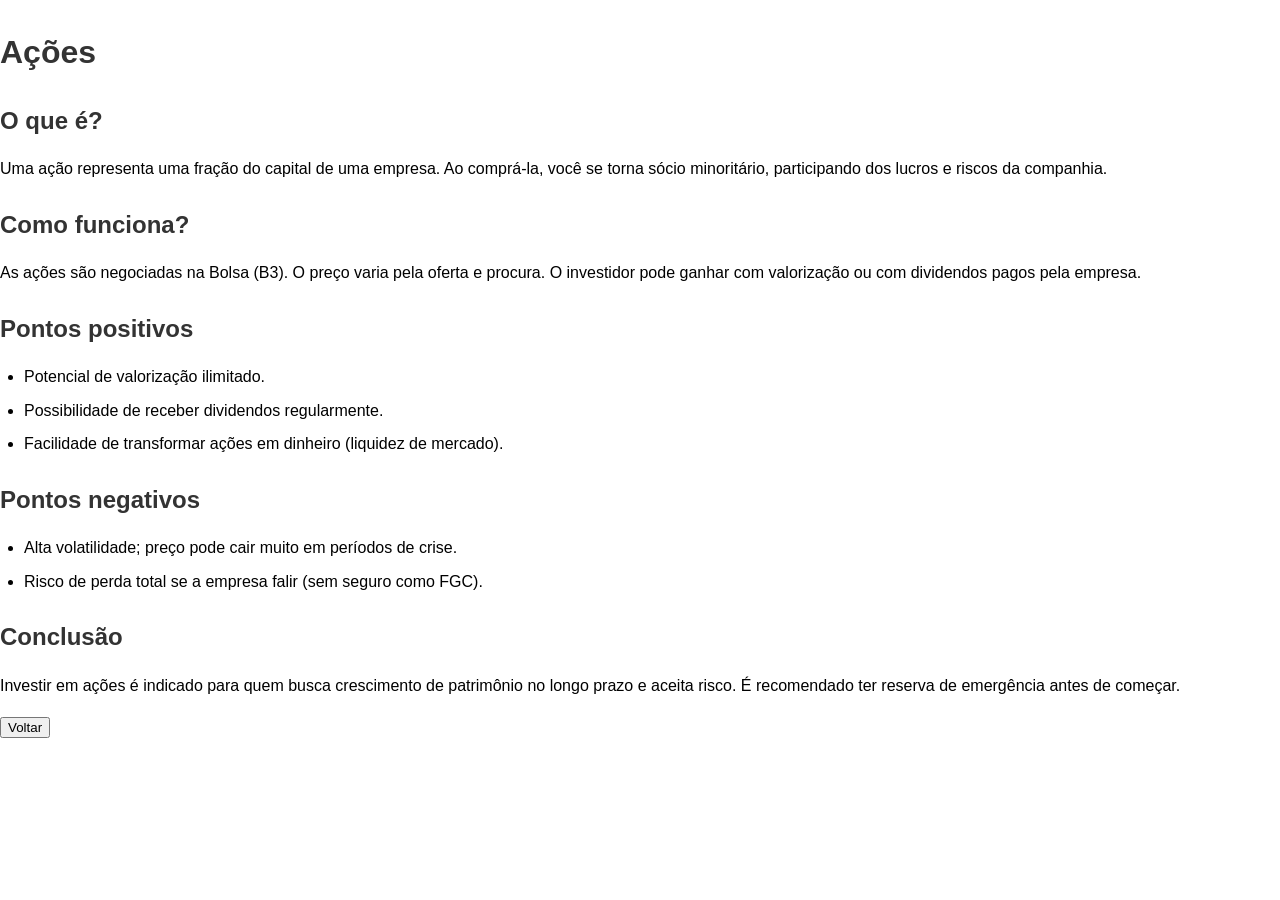
==== acoes.html @ fca435aa "arquivos base" ====
<!DOCTYPE html>
<html lang="pt-br">

<head>
    <meta charset="UTF-8">
    <meta name="viewport" content="width=device-width, initial-scale=1.0">
    <title>Ações</title>
    <link rel="stylesheet" href="style.css">
</head>

<body>
    <h2>Ações</h2>
    <h3>O que é?</h3>
    <p>Uma ação representa uma fração do capital de uma empresa. Ao comprá-la, você se torna sócio minoritário,
        participando dos lucros e riscos da companhia.</p>

    <h3>Como funciona?</h3>
    <p>As ações são negociadas na Bolsa (B3). O preço varia pela oferta e procura. O investidor pode ganhar com
        valorização ou com dividendos pagos pela empresa.</p>

    <h3>Pontos positivos</h3>
    <ul>
        <li>Potencial de valorização ilimitado.</li>
        <li>Possibilidade de receber dividendos regularmente.</li>
        <li>Facilidade de transformar ações em dinheiro (liquidez de mercado).</li>
    </ul>

    <h3>Pontos negativos</h3>
    <ul>
        <li>Alta volatilidade; preço pode cair muito em períodos de crise.</li>
        <li>Risco de perda total se a empresa falir (sem seguro como FGC).</li>
    </ul>

    <h3>Conclusão</h3>
    <p>Investir em ações é indicado para quem busca crescimento de patrimônio no longo prazo e aceita risco. É
        recomendado ter reserva de emergência antes de começar.</p>
    <button id="btnVoltar" onclick="window.location.href='index.html'">Voltar</button>
    <script src="script.js"></script>
</body>

</html>
---- style.css ----
body {
    font-family: Arial, sans-serif;
    line-height: 1.6;
    margin: 0;
    padding: 0;
}

h1, h2, h3, h4, h5, h6 {
    color: #333;
}

h1 {
    font-size: 2.5em;
    margin-bottom: 0.5em;
}

h2 {
    font-size: 2em;
    margin-bottom: 0.5em;
}

h3 {
    font-size: 1.5em;
    margin-bottom: 0.5em;
}

h4 {
    font-size: 1.25em;
    margin-bottom: 0.5em;
}

h5 {
    font-size: 1.1em;
    margin-bottom: 0.5em;
}

h6 {
    font-size: 1em;
    margin-bottom: 0.5em;
}

p {
    margin-bottom: 1em;
}

ul {
    margin-bottom: 1em;
    padding-left: 1.5em;
}

li {
    margin-bottom: 0.5em;
}
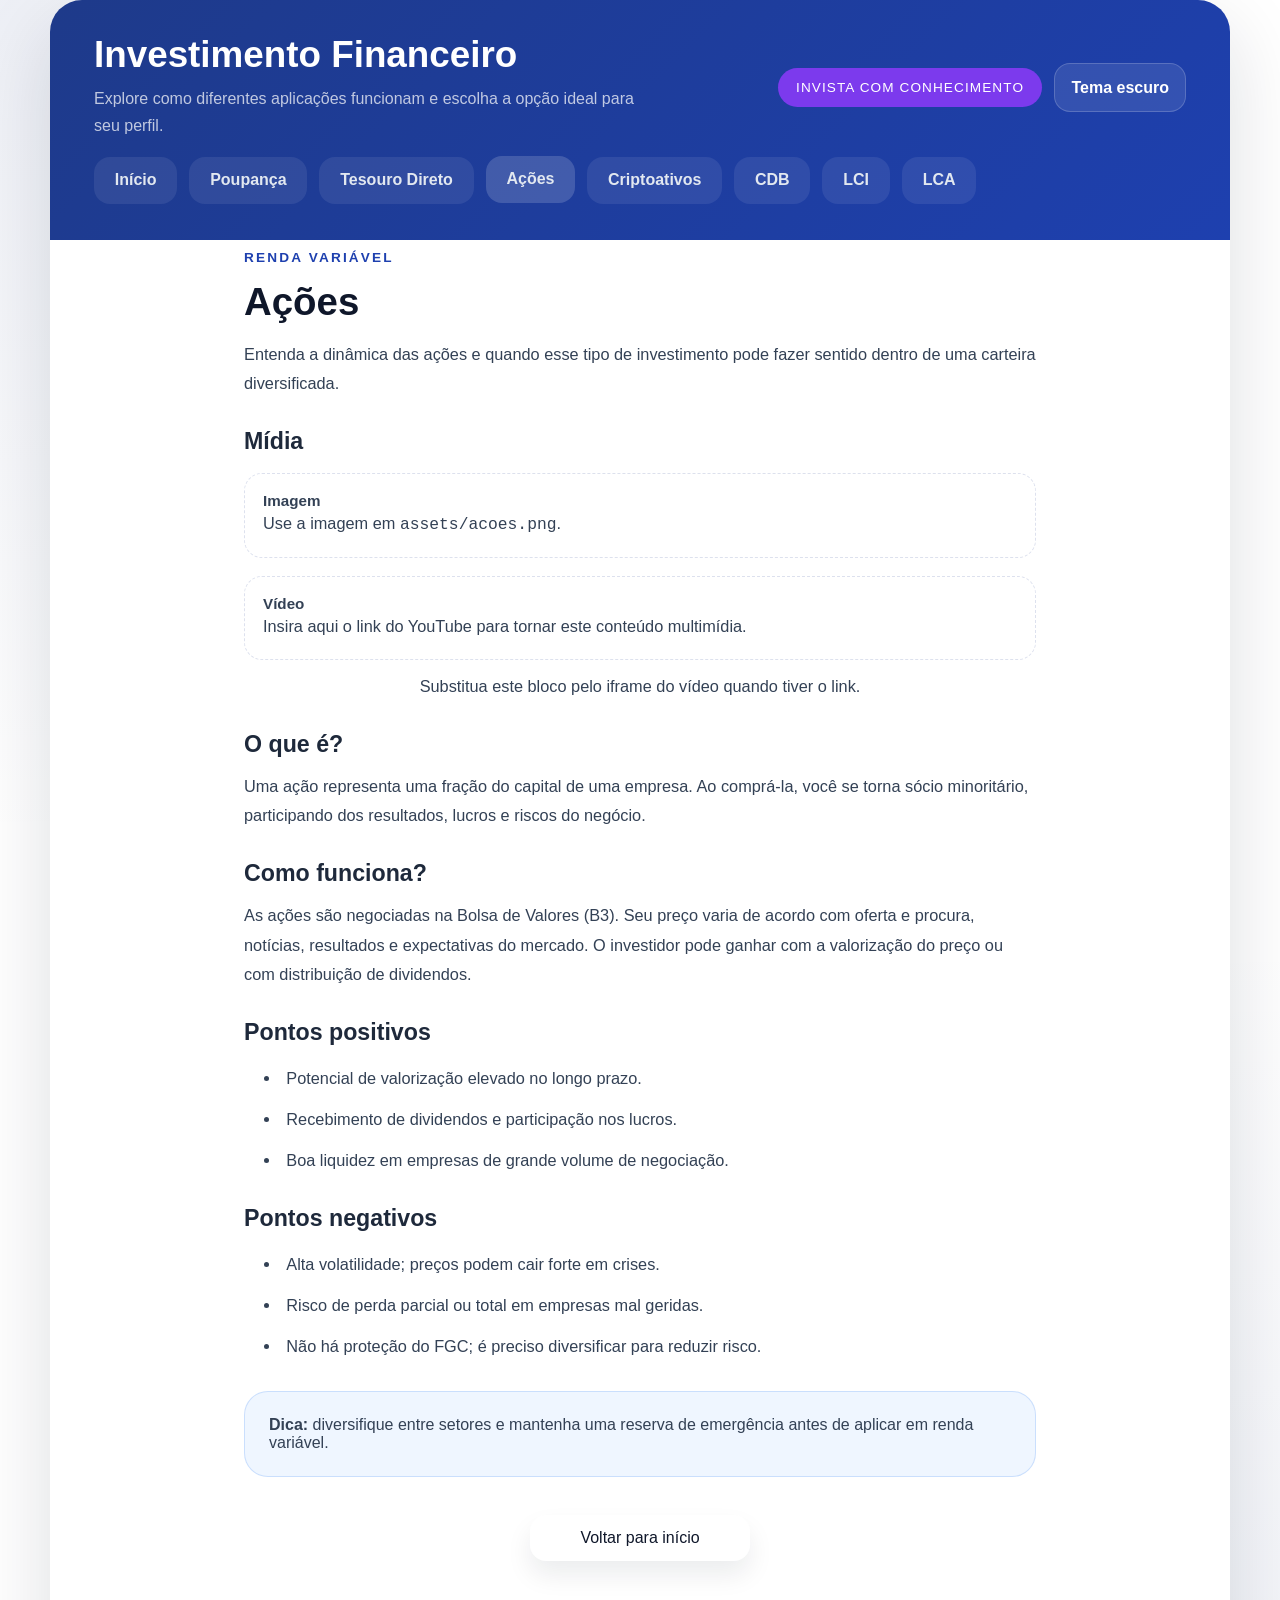
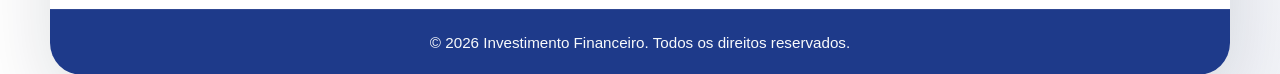
==== commit ca79448b: "feat: Revamp investment pages with enhanced structure and content - Updated acoes.html with improved" ====
--- a/acoes.html
+++ b/acoes.html
@@ -1,41 +1,91 @@
 <!DOCTYPE html>
 <html lang="pt-br">
-
 <head>
     <meta charset="UTF-8">
     <meta name="viewport" content="width=device-width, initial-scale=1.0">
-    <title>Ações</title>
+    <title>Ações | Investimento Financeiro</title>
+    <meta name="description" content="Saiba como investir em ações, entender riscos, vantagens e melhores práticas para quem busca crescimento patrimonial no longo prazo.">
+    <link rel="icon" href="favicon.ico" type="image/x-icon">
     <link rel="stylesheet" href="style.css">
 </head>
+<body>
+    <div class="container">
+        <header class="site-header">
+            <div class="brand">
+                <h1>Investimento Financeiro</h1>
+                <p>Explore como diferentes aplicações funcionam e escolha a opção ideal para seu perfil.</p>
+            </div>
+            <div class="header-actions">
+                <span class="badge">Invista com conhecimento</span>
+                <button class="theme-toggle" type="button" aria-label="Alternar tema">Tema escuro</button>
+            </div>
+            <nav class="main-nav" aria-label="Navegação principal">
+                <a href="index.html">Início</a>
+                <a href="poupança.html">Poupança</a>
+                <a href="TesouroDireto.html">Tesouro Direto</a>
+                <a href="acoes.html">Ações</a>
+                <a href="criptoativos.html">Criptoativos</a>
+                <a href="CDB.html">CDB</a>
+                <a href="LCI.html">LCI</a>
+                <a href="LCA.html">LCA</a>
+            </nav>
+        </header>
 
-<body>
-    <h2>Ações</h2>
-    <h3>O que é?</h3>
-    <p>Uma ação representa uma fração do capital de uma empresa. Ao comprá-la, você se torna sócio minoritário,
-        participando dos lucros e riscos da companhia.</p>
+        <main class="content-page">
+            <div class="page-intro">
+                <span class="label">Renda variável</span>
+                <h2>Ações</h2>
+                <p>Entenda a dinâmica das ações e quando esse tipo de investimento pode fazer sentido dentro de uma carteira diversificada.</p>
+            </div>
 
-    <h3>Como funciona?</h3>
-    <p>As ações são negociadas na Bolsa (B3). O preço varia pela oferta e procura. O investidor pode ganhar com
-        valorização ou com dividendos pagos pela empresa.</p>
+            <section class="media-section">
+                <h3>Mídia</h3>
+                <div class="media-grid">
+                    <div class="media-placeholder">
+                        <strong>Imagem</strong>
+                        <p>Use a imagem em <code>assets/acoes.png</code>.</p>
+                    </div>
+                    <div class="media-placeholder">
+                        <strong>Vídeo</strong>
+                        <p>Insira aqui o link do YouTube para tornar este conteúdo multimídia.</p>
+                    </div>
+                </div>
+                <p class="video-notice">Substitua este bloco pelo iframe do vídeo quando tiver o link.</p>
+            </section>
 
-    <h3>Pontos positivos</h3>
-    <ul>
-        <li>Potencial de valorização ilimitado.</li>
-        <li>Possibilidade de receber dividendos regularmente.</li>
-        <li>Facilidade de transformar ações em dinheiro (liquidez de mercado).</li>
-    </ul>
+            <h3>O que é?</h3>
+            <p>Uma ação representa uma fração do capital de uma empresa. Ao comprá-la, você se torna sócio minoritário, participando dos resultados, lucros e riscos do negócio.</p>
 
-    <h3>Pontos negativos</h3>
-    <ul>
-        <li>Alta volatilidade; preço pode cair muito em períodos de crise.</li>
-        <li>Risco de perda total se a empresa falir (sem seguro como FGC).</li>
-    </ul>
+            <h3>Como funciona?</h3>
+            <p>As ações são negociadas na Bolsa de Valores (B3). Seu preço varia de acordo com oferta e procura, notícias, resultados e expectativas do mercado. O investidor pode ganhar com a valorização do preço ou com distribuição de dividendos.</p>
 
-    <h3>Conclusão</h3>
-    <p>Investir em ações é indicado para quem busca crescimento de patrimônio no longo prazo e aceita risco. É
-        recomendado ter reserva de emergência antes de começar.</p>
-    <button id="btnVoltar" onclick="window.location.href='index.html'">Voltar</button>
+            <h3>Pontos positivos</h3>
+            <ul>
+                <li>Potencial de valorização elevado no longo prazo.</li>
+                <li>Recebimento de dividendos e participação nos lucros.</li>
+                <li>Boa liquidez em empresas de grande volume de negociação.</li>
+            </ul>
+
+            <h3>Pontos negativos</h3>
+            <ul>
+                <li>Alta volatilidade; preços podem cair forte em crises.</li>
+                <li>Risco de perda parcial ou total em empresas mal geridas.</li>
+                <li>Não há proteção do FGC; é preciso diversificar para reduzir risco.</li>
+            </ul>
+
+            <div class="highlight-box">
+                <strong>Dica:</strong> diversifique entre setores e mantenha uma reserva de emergência antes de aplicar em renda variável.
+            </div>
+
+            <div class="back-button">
+                <a class="button button-secondary" href="index.html">Voltar para início</a>
+            </div>
+        </main>
+
+        <footer class="site-footer">
+            <p>© <span class="year">2024</span> Investimento Financeiro. Todos os direitos reservados.</p>
+        </footer>
+    </div>
     <script src="script.js"></script>
 </body>
-
-</html>+</html>
--- a/style.css
+++ b/style.css
@@ -1,53 +1,470 @@
-body {
-    font-family: Arial, sans-serif;
-    line-height: 1.6;
+:root {
+    --bg-page: #ffffff;
+    --bg-start: rgba(30, 58, 138, 0.08);
+    --bg-end: rgba(30, 58, 138, 0.06);
+    --surface: #ffffff;
+    --surface-soft: #f8fafc;
+    --primary: #1e40af;
+    --primary-soft: #e0e7ff;
+    --text-primary: #0f172a;
+    --text-secondary: #334155;
+    --border: rgba(30, 58, 138, 0.15);
+    --header-bg: linear-gradient(135deg, #1e3a8a 0%, #1e40af 100%);
+    --hero-bg: linear-gradient(135deg, #eff6ff 0%, #dbeafe 100%);
+    --hero-border: rgba(59, 130, 246, 0.16);
+    --note-bg: linear-gradient(135deg, #e0f2fe 0%, #bfdbfe 100%);
+    --footer-bg: #1e3a8a;
+    --footer-text: #f8fafc;
+    --nav-link-bg: rgba(255, 255, 255, 0.12);
+    --nav-link-text: #f8fafc;
+    --button-secondary-bg: #ffffff;
+    --button-secondary-text: #0f172a;
+    --card-bg: #ffffff;
+    --card-border: rgba(59, 130, 246, 0.16);
+    --highlight-bg: #eff6ff;
+    --highlight-border: rgba(59, 130, 246, 0.2);
+    --note-bg: linear-gradient(135deg, #ffedd5 0%, #fed7aa 100%);
+    --note-border: #f59e0b;
+    --note-title: #c2410c;
+    --note-text: #92400e;
+    --radius: 24px;
+}
+
+html[data-theme='dark'] {
+    --bg-page: #000000;
+    --bg-start: rgba(59, 130, 246, 0.12);
+    --bg-end: rgba(147, 197, 253, 0.12);
+    --surface: #070b14;
+    --surface-soft: #0f172a;
+    --primary: #60a5fa;
+    --primary-soft: #1e3a8a;
+    --text-primary: #ffffff;
+    --text-secondary: #cbd5e1;
+    --border: rgba(96, 165, 250, 0.18);
+    --header-bg: linear-gradient(135deg, #020617 0%, #0a101f 100%);
+    --hero-bg: linear-gradient(135deg, #071120 0%, #0a0f19 100%);
+    --hero-border: rgba(96, 165, 250, 0.2);
+    --note-bg: linear-gradient(135deg, #071120 0%, #0a0f19 100%);
+    --footer-bg: #020617;
+    --footer-text: #f8fafc;
+    --nav-link-bg: rgba(255, 255, 255, 0.08);
+    --nav-link-text: #f8fafc;
+    --button-secondary-bg: #0f172a;
+    --button-secondary-text: #ffffff;
+    --card-bg: #071120;
+    --card-border: rgba(96, 165, 250, 0.22);
+    --highlight-bg: #0f172a;
+    --highlight-border: rgba(96, 165, 250, 0.22);
+    --note-bg: linear-gradient(135deg, #0f172a 0%, #111827 100%);
+    --note-border: #60a5fa;
+    --note-title: #dbeafe;
+    --note-text: #cbd5e1;
+}
+
+* {
     margin: 0;
     padding: 0;
-}
-
-h1, h2, h3, h4, h5, h6 {
-    color: #333;
-}
-
-h1 {
-    font-size: 2.5em;
-    margin-bottom: 0.5em;
-}
-
-h2 {
-    font-size: 2em;
-    margin-bottom: 0.5em;
-}
-
-h3 {
-    font-size: 1.5em;
-    margin-bottom: 0.5em;
-}
-
-h4 {
-    font-size: 1.25em;
-    margin-bottom: 0.5em;
-}
-
-h5 {
-    font-size: 1.1em;
-    margin-bottom: 0.5em;
-}
-
-h6 {
-    font-size: 1em;
-    margin-bottom: 0.5em;
-}
-
-p {
-    margin-bottom: 1em;
-}
-
-ul {
-    margin-bottom: 1em;
-    padding-left: 1.5em;
-}
-
-li {
-    margin-bottom: 0.5em;
-} +    box-sizing: border-box;
+}
+
+html {
+    scroll-behavior: smooth;
+}
+
+body {
+    font-family: 'Segoe UI', Tahoma, Geneva, Verdana, sans-serif;
+    min-height: 100vh;
+    color: var(--text-primary);
+    background: radial-gradient(circle at top left, var(--bg-start), transparent 40%),
+                radial-gradient(circle at bottom right, var(--bg-end), transparent 35%),
+                linear-gradient(180deg, var(--bg-page) 0%, rgba(255,255,255,0.96) 100%);
+}
+
+img,
+svg {
+    max-width: 100%;
+    display: block;
+}
+
+a {
+    color: inherit;
+    text-decoration: none;
+}
+
+button,
+a.button {
+    display: inline-flex;
+    align-items: center;
+    justify-content: center;
+    border: none;
+    font: inherit;
+    cursor: pointer;
+}
+
+.container {
+    max-width: 1180px;
+    margin: 0 auto;
+    background: var(--surface);
+    border-radius: 32px;
+    box-shadow: 0 28px 80px rgba(15, 23, 42, 0.14);
+    overflow: hidden;
+}
+
+.site-header {
+    display: flex;
+    flex-wrap: wrap;
+    justify-content: space-between;
+    align-items: center;
+    gap: 18px;
+    padding: 36px 44px;
+    background: var(--header-bg);
+    color: white;
+}
+
+.brand {
+    display: flex;
+    flex-direction: column;
+    gap: 10px;
+}
+
+.brand h1 {
+    font-size: 2.3rem;
+    line-height: 1.05;
+}
+
+.brand p {
+    color: rgba(255, 255, 255, 0.72);
+    max-width: 560px;
+    line-height: 1.7;
+}
+
+.badge {
+    display: inline-flex;
+    align-items: center;
+    justify-content: center;
+    padding: 0.75rem 1.1rem;
+    border-radius: 999px;
+    background: #7c3aed;
+    color: white;
+    font-size: 0.85rem;
+    letter-spacing: 0.08em;
+    text-transform: uppercase;
+}
+
+.header-actions {
+    display: flex;
+    align-items: center;
+    gap: 0.8rem;
+}
+
+.theme-toggle {
+    background: rgba(255, 255, 255, 0.1);
+    color: white;
+    padding: 0.9rem 1rem;
+    border-radius: 16px;
+    border: 1px solid rgba(255, 255, 255, 0.18);
+    font-weight: 700;
+    transition: transform 0.25s ease, background-color 0.25s ease, border-color 0.25s ease;
+}
+
+.theme-toggle:hover,
+.theme-toggle:focus-visible {
+    transform: translateY(-1px);
+    background: rgba(255, 255, 255, 0.18);
+    outline: none;
+}
+
+.main-nav {
+    display: flex;
+    flex-wrap: wrap;
+    gap: 12px;
+}
+
+.main-nav a {
+    padding: 0.9rem 1.3rem;
+    border-radius: 16px;
+    background: rgba(255, 255, 255, 0.08);
+    color: #e2e8f0;
+    font-weight: 600;
+    transition: transform 0.25s ease, background-color 0.25s ease;
+}
+
+.main-nav a:hover,
+.main-nav a.active {
+    transform: translateY(-1px);
+    background: rgba(255, 255, 255, 0.16);
+}
+
+main {
+    padding: 36px 44px 48px;
+}
+
+.hero {
+    padding: 36px 38px;
+    border-radius: 28px;
+    background: var(--hero-bg);
+    border: 1px solid var(--hero-border);
+    box-shadow: 0 16px 40px rgba(15, 23, 42, 0.08);
+}
+
+.eyebrow {
+    display: inline-flex;
+    margin-bottom: 18px;
+    color: var(--primary);
+    font-size: 0.86rem;
+    font-weight: 700;
+    letter-spacing: 0.2em;
+    text-transform: uppercase;
+}
+
+.hero h2 {
+    font-size: clamp(2.4rem, 3vw, 3rem);
+    line-height: 1.05;
+    color: var(--text-primary);
+    margin-bottom: 20px;
+}
+
+.hero p {
+    max-width: 720px;
+    line-height: 1.9;
+    color: var(--text-secondary);
+    margin-bottom: 28px;
+}
+
+.hero-actions {
+    display: flex;
+    flex-wrap: wrap;
+    gap: 14px;
+}
+
+.button {
+    padding: 14px 24px;
+    border-radius: 16px;
+    background: linear-gradient(135deg, #4338ca 0%, #6366f1 100%);
+    color: white;
+    font-weight: 700;
+    box-shadow: 0 16px 30px rgba(67, 56, 202, 0.18);
+    transition: transform 0.25s ease, box-shadow 0.25s ease;
+}
+
+.button:hover,
+.button:focus-visible {
+    transform: translateY(-2px);
+    box-shadow: 0 20px 35px rgba(67, 56, 202, 0.22);
+    outline: none;
+}
+
+.button-secondary {
+    background: var(--button-secondary-bg);
+    color: var(--button-secondary-text);
+    box-shadow: 0 14px 26px rgba(15, 23, 42, 0.08);
+}
+
+.overview {
+    display: grid;
+    grid-template-columns: repeat(3, minmax(0, 1fr));
+    gap: 22px;
+    margin: 36px 0 24px;
+}
+
+.overview-card,
+.card {
+    background: var(--card-bg);
+    border: 1px solid var(--card-border);
+    border-radius: 26px;
+    padding: 28px;
+    box-shadow: 0 18px 42px rgba(15, 23, 42, 0.06);
+}
+
+.overview-card h3,
+.card h3 {
+    color: var(--text-primary);
+    margin-bottom: 16px;
+}
+
+.overview-card p,
+.card p {
+    color: var(--text-secondary);
+    line-height: 1.8;
+}
+
+.cards-grid {
+    display: grid;
+    grid-template-columns: repeat(auto-fit, minmax(260px, 1fr));
+    gap: 24px;
+}
+
+.card-link {
+    display: inline-flex;
+    margin-top: 20px;
+    color: var(--primary);
+    font-weight: 700;
+}
+
+.note-section {
+    margin-top: 40px;
+    padding: 26px 28px;
+    background: var(--note-bg);
+    border-radius: 22px;
+    border-left: 6px solid var(--note-border);
+    color: var(--note-text);
+}
+
+.note-section h6 {
+    font-size: 1.2rem;
+    margin-bottom: 10px;
+    color: var(--note-title);
+}
+
+.note-section p {
+    line-height: 1.8;
+}
+
+.content-page {
+    max-width: 880px;
+    margin: 0 auto;
+    padding-top: 8px;
+}
+
+.content-page .page-intro {
+    margin-bottom: 28px;
+}
+
+.content-page .label {
+    display: inline-flex;
+    margin-bottom: 16px;
+    color: var(--primary);
+    font-size: 0.85rem;
+    font-weight: 700;
+    letter-spacing: 0.16em;
+    text-transform: uppercase;
+}
+
+.content-page h2 {
+    color: var(--text-primary);
+    font-size: clamp(2rem, 3vw, 2.5rem);
+    margin-bottom: 18px;
+    line-height: 1.08;
+}
+
+.content-page h3 {
+    color: #1e293b;
+    margin-top: 30px;
+    margin-bottom: 14px;
+    font-size: 1.45rem;
+}
+
+.content-page p,
+.content-page li {
+    color: var(--text-secondary);
+    font-size: 1.02rem;
+    line-height: 1.78;
+}
+
+.content-page ul {
+    list-style: disc inside;
+    margin: 18px 0 0 1.25rem;
+}
+
+.content-page li {
+    margin-bottom: 12px;
+}
+
+.highlight-box {
+    margin: 30px 0;
+    padding: 24px;
+    border-radius: 24px;
+    background: var(--highlight-bg);
+    border: 1px solid var(--highlight-border);
+    color: #334155;
+}
+
+.image-container {
+    text-align: center;
+    margin: 20px 0;
+}
+
+.image-container img {
+    max-width: 100%;
+    border-radius: 12px;
+    box-shadow: 0 10px 30px rgba(0, 0, 0, 0.2);
+}
+
+.media-placeholder {
+    margin-top: 18px;
+    padding: 18px;
+    border-radius: 18px;
+    background: rgba(255, 255, 255, 0.88);
+    color: var(--text-secondary);
+    border: 1px dashed var(--border);
+    font-size: 0.95rem;
+}
+
+html[data-theme='dark'] .media-placeholder {
+    background: rgba(255, 255, 255, 0.05);
+    color: var(--text-secondary);
+    border-color: rgba(96, 165, 250, 0.22);
+}
+
+.video-notice {
+    margin-top: 12px;
+    font-size: 0.95rem;
+    color: var(--text-secondary);
+    text-align: center;
+}
+
+.back-button {
+    margin-top: 38px;
+    text-align: center;
+}
+
+.back-button .button {
+    min-width: 220px;
+}
+
+.site-footer {
+    background: var(--footer-bg);
+    color: var(--footer-text);
+    text-align: center;
+    padding: 24px 28px;
+    border-top: 1px solid rgba(255, 255, 255, 0.08);
+}
+
+.site-footer p {
+    margin: 0;
+    font-size: 0.95rem;
+}
+
+@media (max-width: 992px) {
+    .overview {
+        grid-template-columns: repeat(2, minmax(0, 1fr));
+    }
+}
+
+@media (max-width: 760px) {
+    .site-header {
+        padding: 26px 22px;
+    }
+
+    .main-nav {
+        width: 100%;
+        justify-content: center;
+    }
+
+    main {
+        padding: 30px 22px 36px;
+    }
+
+    .hero {
+        padding: 28px 24px;
+    }
+
+    .overview,
+    .cards-grid {
+        grid-template-columns: 1fr;
+    }
+
+    .content-page h2 {
+        font-size: 2rem;
+    }
+}
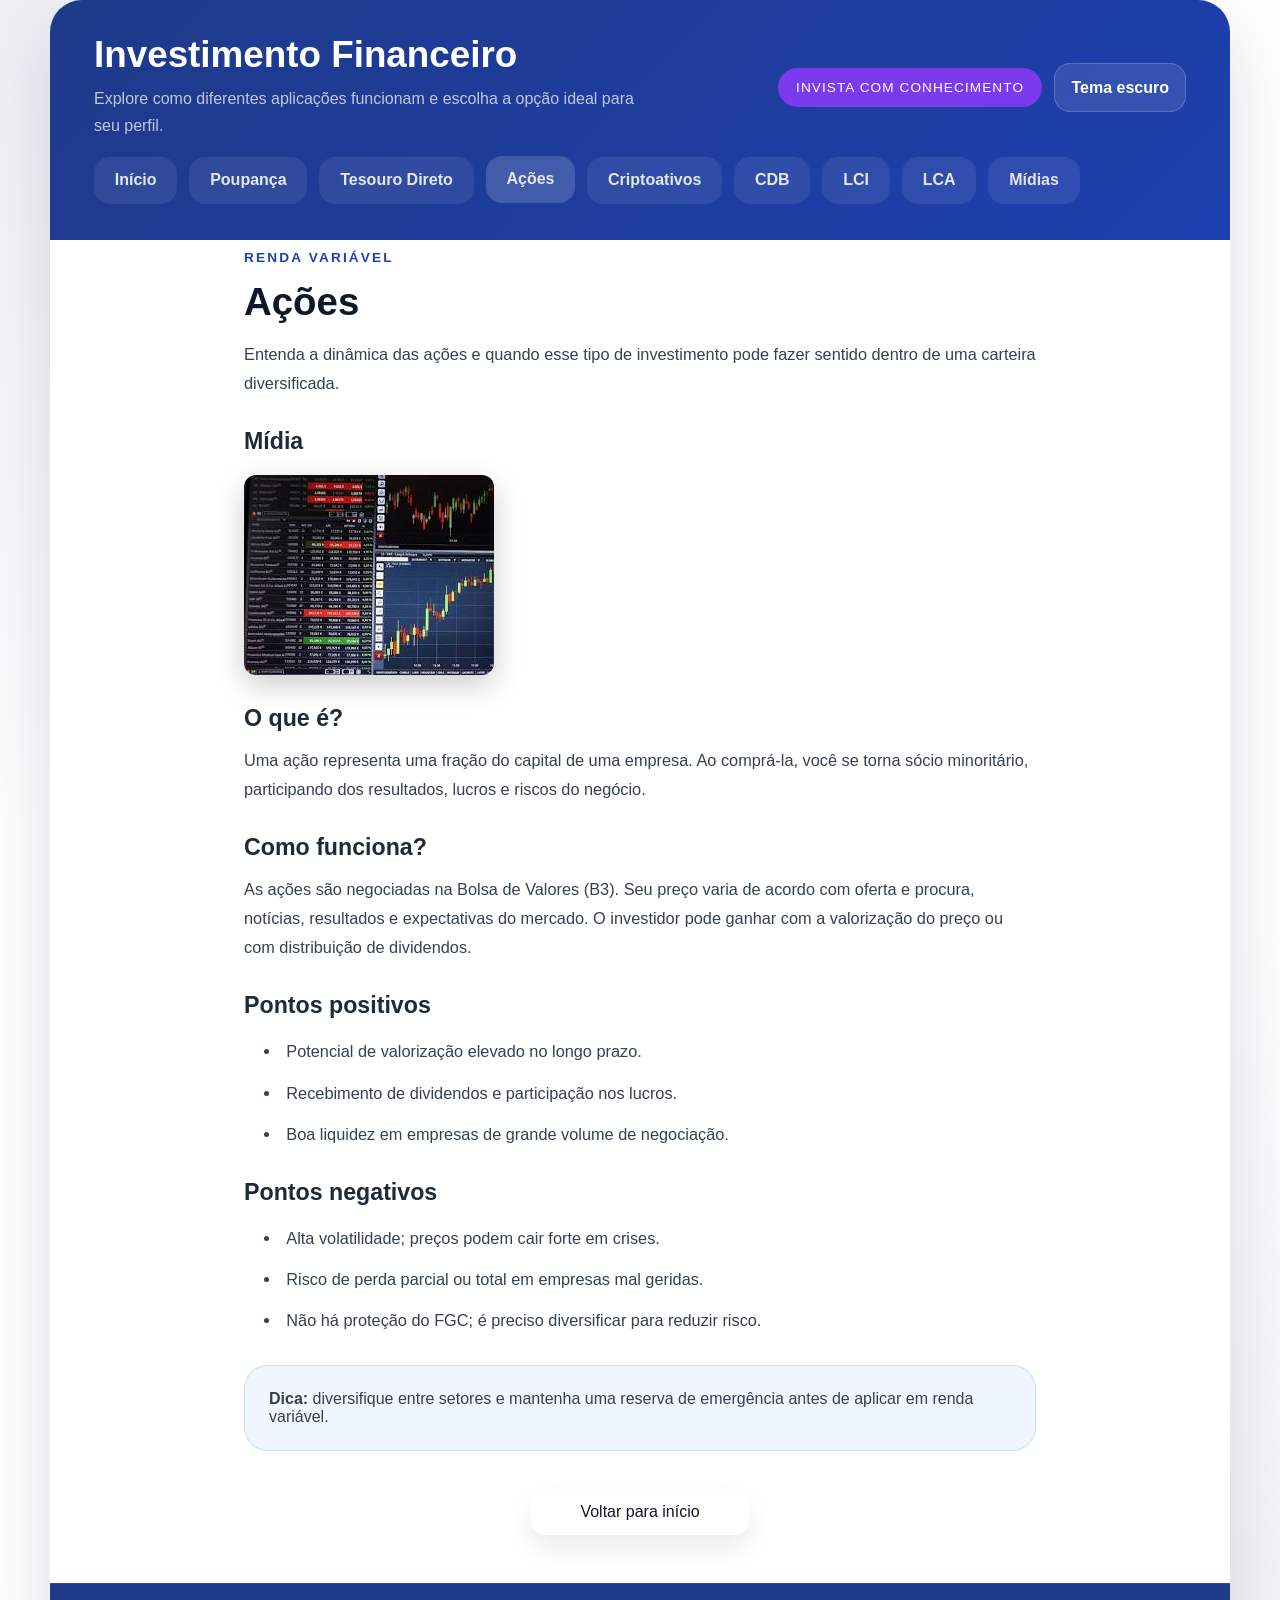
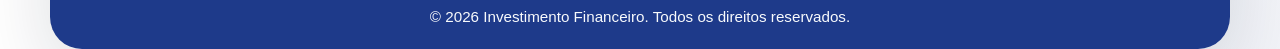
==== commit 328e37ae: "up" ====
--- a/acoes.html
+++ b/acoes.html
@@ -28,6 +28,7 @@
                 <a href="CDB.html">CDB</a>
                 <a href="LCI.html">LCI</a>
                 <a href="LCA.html">LCA</a>
+                <a href="midia.html">Mídias</a>
             </nav>
         </header>
 
@@ -40,17 +41,11 @@
 
             <section class="media-section">
                 <h3>Mídia</h3>
-                <div class="media-grid">
-                    <div class="media-placeholder">
-                        <strong>Imagem</strong>
-                        <p>Use a imagem em <code>assets/acoes.png</code>.</p>
-                    </div>
-                    <div class="media-placeholder">
-                        <strong>Vídeo</strong>
-                        <p>Insira aqui o link do YouTube para tornar este conteúdo multimídia.</p>
+                 <div class="media-grid">
+                    <div class="image-container">
+                        <img src="assets/acoes.jpg" alt="Exemplo de ações e gráfico de investimentos">
                     </div>
                 </div>
-                <p class="video-notice">Substitua este bloco pelo iframe do vídeo quando tiver o link.</p>
             </section>
 
             <h3>O que é?</h3>
--- a/style.css
+++ b/style.css
@@ -390,6 +390,27 @@
     box-shadow: 0 10px 30px rgba(0, 0, 0, 0.2);
 }
 
+.video-grid {
+    display: grid;
+    grid-template-columns: repeat(2, minmax(0, 1fr));
+    gap: 24px;
+    margin-top: 24px;
+}
+
+.video-frame {
+    width: 100%;
+    min-height: 340px;
+    border: 0;
+    border-radius: 18px;
+}
+
+.video-notice {
+    margin-top: 12px;
+    font-size: 0.95rem;
+    color: var(--text-secondary);
+    text-align: center;
+}
+
 .media-placeholder {
     margin-top: 18px;
     padding: 18px;
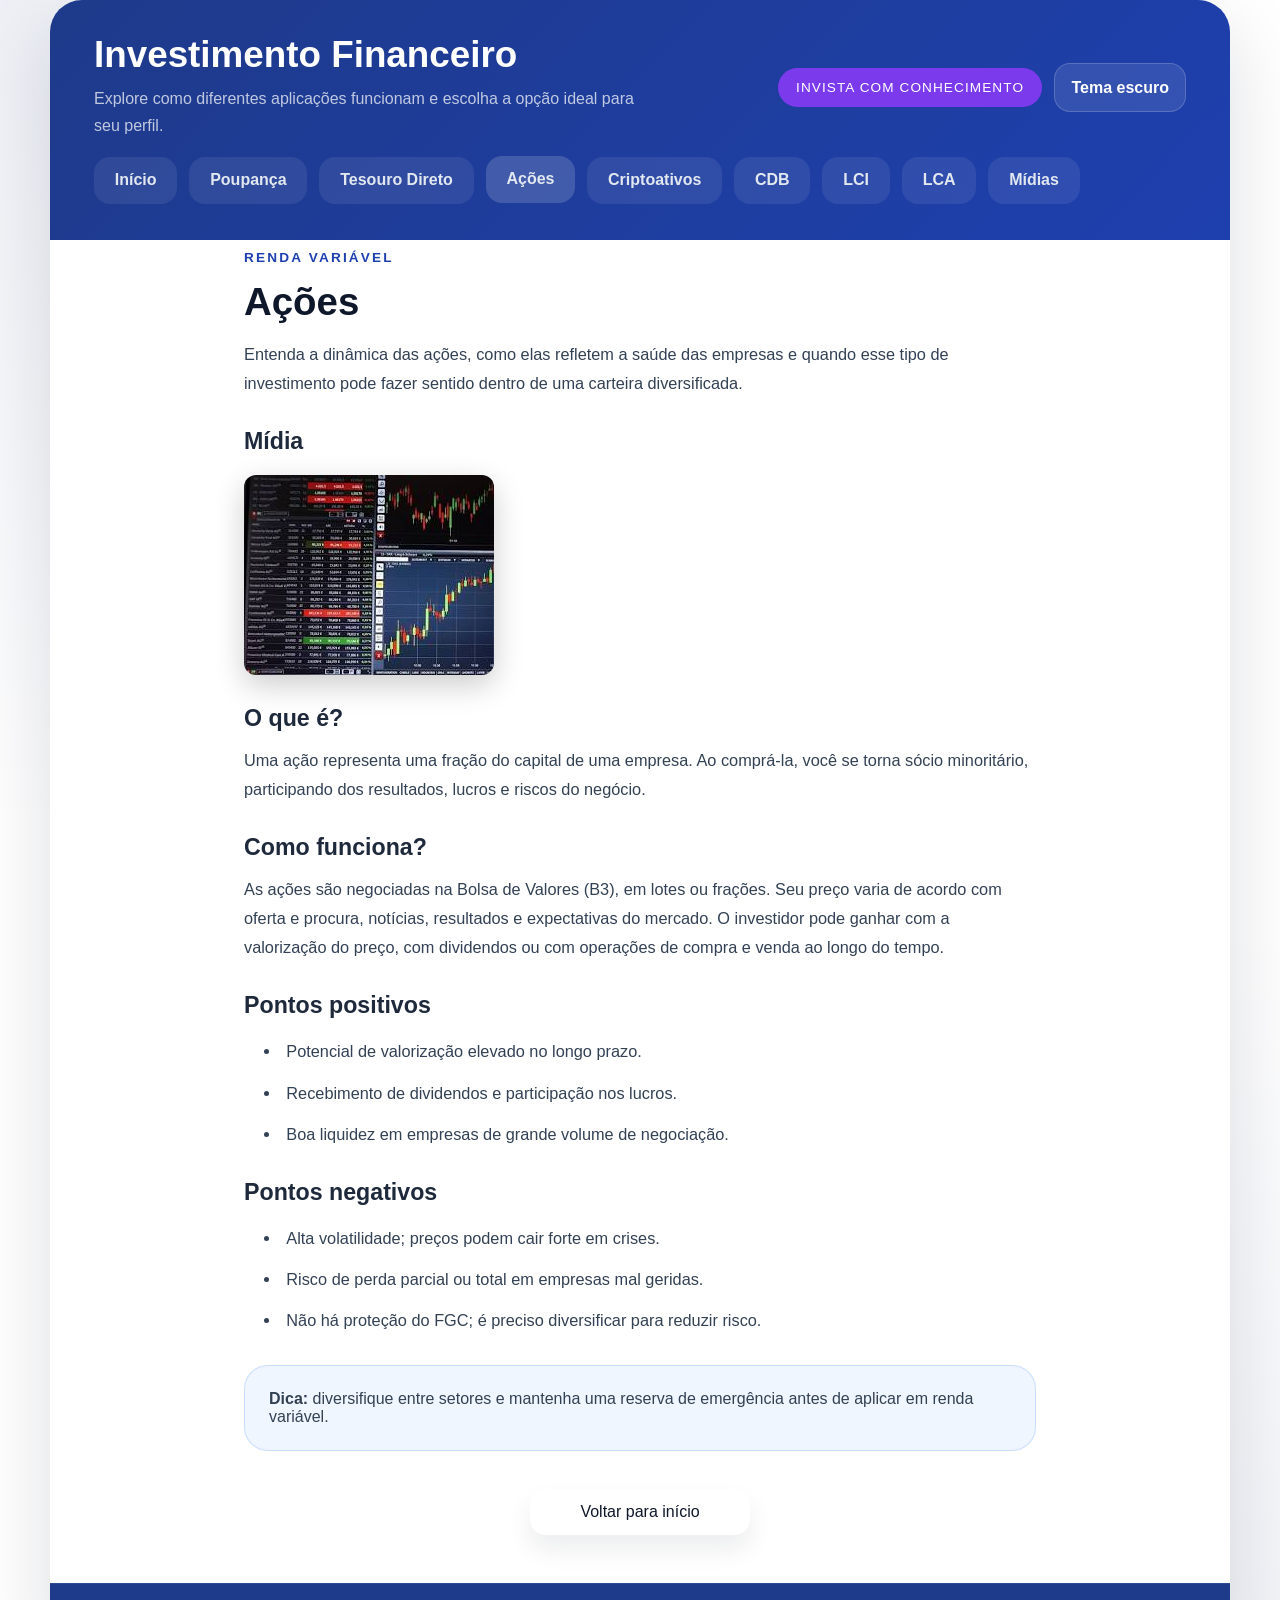
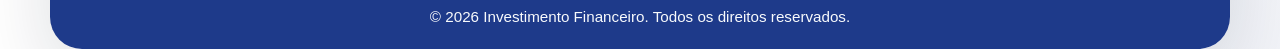
==== commit 6396a710: "date" ====
--- a/acoes.html
+++ b/acoes.html
@@ -7,6 +7,7 @@
     <meta name="description" content="Saiba como investir em ações, entender riscos, vantagens e melhores práticas para quem busca crescimento patrimonial no longo prazo.">
     <link rel="icon" href="favicon.ico" type="image/x-icon">
     <link rel="stylesheet" href="style.css">
+    <link rel="icon" href="favicon.ico" type="image/x-icon">
 </head>
 <body>
     <div class="container">
@@ -36,7 +37,7 @@
             <div class="page-intro">
                 <span class="label">Renda variável</span>
                 <h2>Ações</h2>
-                <p>Entenda a dinâmica das ações e quando esse tipo de investimento pode fazer sentido dentro de uma carteira diversificada.</p>
+                <p>Entenda a dinâmica das ações, como elas refletem a saúde das empresas e quando esse tipo de investimento pode fazer sentido dentro de uma carteira diversificada.</p>
             </div>
 
             <section class="media-section">
@@ -52,7 +53,7 @@
             <p>Uma ação representa uma fração do capital de uma empresa. Ao comprá-la, você se torna sócio minoritário, participando dos resultados, lucros e riscos do negócio.</p>
 
             <h3>Como funciona?</h3>
-            <p>As ações são negociadas na Bolsa de Valores (B3). Seu preço varia de acordo com oferta e procura, notícias, resultados e expectativas do mercado. O investidor pode ganhar com a valorização do preço ou com distribuição de dividendos.</p>
+            <p>As ações são negociadas na Bolsa de Valores (B3), em lotes ou frações. Seu preço varia de acordo com oferta e procura, notícias, resultados e expectativas do mercado. O investidor pode ganhar com a valorização do preço, com dividendos ou com operações de compra e venda ao longo do tempo.</p>
 
             <h3>Pontos positivos</h3>
             <ul>
--- a/style.css
+++ b/style.css
@@ -78,12 +78,24 @@
     background: radial-gradient(circle at top left, var(--bg-start), transparent 40%),
                 radial-gradient(circle at bottom right, var(--bg-end), transparent 35%),
                 linear-gradient(180deg, var(--bg-page) 0%, rgba(255,255,255,0.96) 100%);
+    animation: pageFade 0.6s ease-out both;
 }
 
 img,
 svg {
     max-width: 100%;
     display: block;
+}
+
+@keyframes pageFade {
+    from {
+        opacity: 0;
+        transform: translateY(10px);
+    }
+    to {
+        opacity: 1;
+        transform: translateY(0);
+    }
 }
 
 a {
@@ -205,6 +217,12 @@
     background: var(--hero-bg);
     border: 1px solid var(--hero-border);
     box-shadow: 0 16px 40px rgba(15, 23, 42, 0.08);
+    transition: transform 0.3s ease, box-shadow 0.3s ease;
+}
+
+.hero:hover {
+    transform: translateY(-2px);
+    box-shadow: 0 20px 45px rgba(15, 23, 42, 0.12);
 }
 
 .eyebrow {
@@ -244,7 +262,7 @@
     color: white;
     font-weight: 700;
     box-shadow: 0 16px 30px rgba(67, 56, 202, 0.18);
-    transition: transform 0.25s ease, box-shadow 0.25s ease;
+    transition: transform 0.25s ease, box-shadow 0.25s ease, background-color 0.25s ease;
 }
 
 .button:hover,
@@ -252,6 +270,17 @@
     transform: translateY(-2px);
     box-shadow: 0 20px 35px rgba(67, 56, 202, 0.22);
     outline: none;
+}
+
+.button-secondary {
+    transition: transform 0.25s ease, background-color 0.25s ease, color 0.25s ease, box-shadow 0.25s ease;
+}
+
+.button-secondary:hover,
+.button-secondary:focus-visible {
+    transform: translateY(-2px);
+    background: rgba(255, 255, 255, 0.95);
+    box-shadow: 0 18px 34px rgba(15, 23, 42, 0.1);
 }
 
 .button-secondary {
@@ -274,6 +303,14 @@
     border-radius: 26px;
     padding: 28px;
     box-shadow: 0 18px 42px rgba(15, 23, 42, 0.06);
+    transition: transform 0.25s ease, box-shadow 0.25s ease, border-color 0.25s ease;
+}
+
+.overview-card:hover,
+.card:hover {
+    transform: translateY(-3px);
+    box-shadow: 0 24px 48px rgba(15, 23, 42, 0.12);
+    border-color: rgba(59, 130, 246, 0.3);
 }
 
 .overview-card h3,
